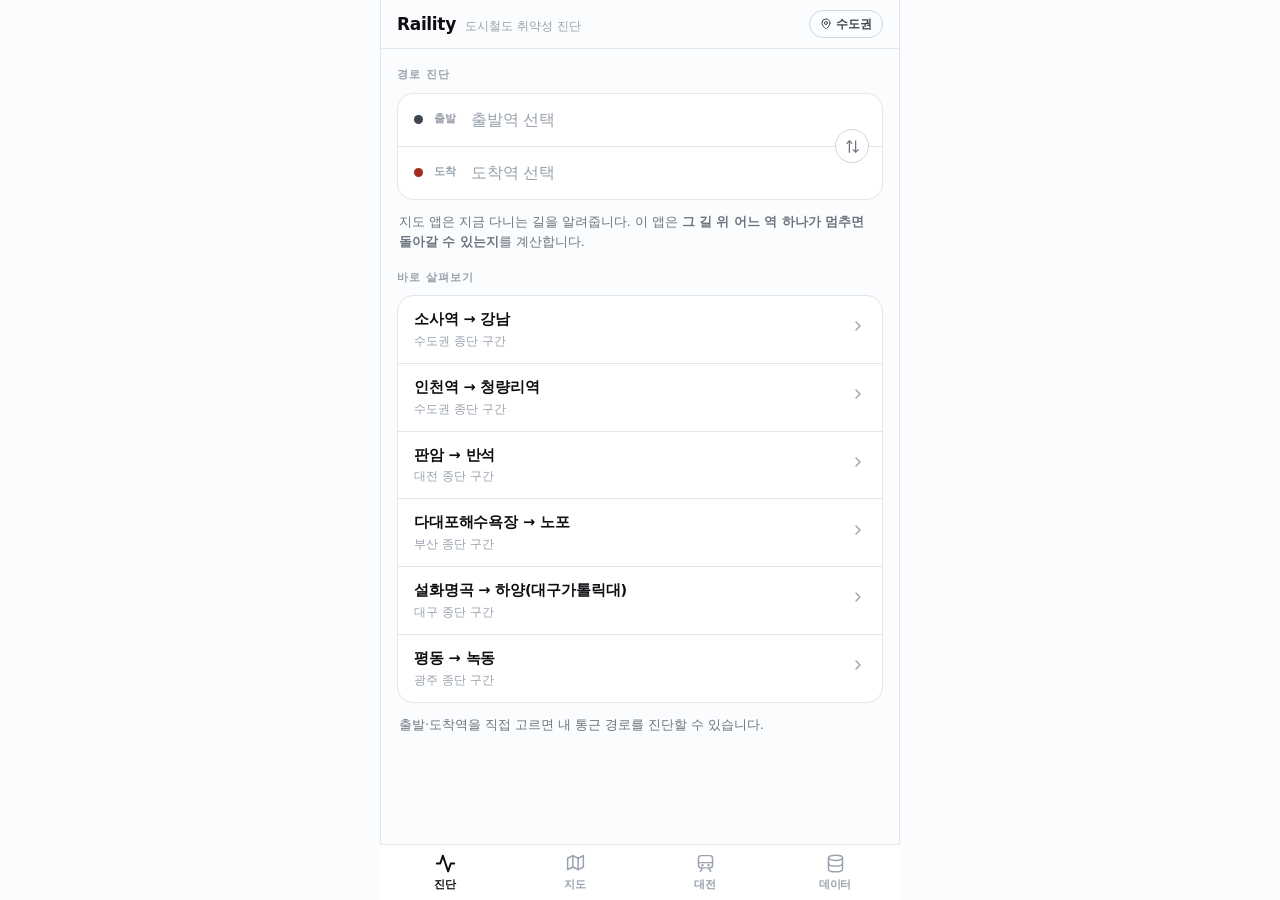
==== raility_app/index.html @ 823f3fa3 "Add Raility diagnosis app and GitHub Pages deployment 경로 위 역을 하나씩 제거해 우회 가능 여부(SPOF)를 판정하는 진단 앱을 추가한" ====
<!doctype html>
<html lang="ko">
<head>
<meta charset="utf-8">
<meta name="viewport" content="width=device-width, initial-scale=1, viewport-fit=cover, maximum-scale=1">
<meta name="theme-color" content="#fbfcfd" media="(prefers-color-scheme: light)">
<meta name="theme-color" content="#0d1116" media="(prefers-color-scheme: dark)">
<meta name="description" content="국가철도공단 공공데이터로 내 통근 경로의 단일고장점을 진단합니다. 어느 역이 멈추면 우회할 수 없는지 알려주는 도시철도 취약성 진단 서비스.">
<meta name="apple-mobile-web-app-capable" content="yes">
<meta name="apple-mobile-web-app-status-bar-style" content="default">
<meta name="apple-mobile-web-app-title" content="Raility">
<link rel="manifest" href="manifest.webmanifest">
<link rel="apple-touch-icon" href="assets/icon-192.png">
<link rel="icon" href="assets/icon-192.png">
<link rel="stylesheet" href="assets/app.css">
<title>Raility · 도시철도 취약성 진단</title>
</head>
<body>

<header class="appbar">
  <h1>Raility</h1>
  <span class="sub">도시철도 취약성 진단</span>
  <span class="spacer"></span>
  <button class="region-btn" id="regionBtn" aria-label="검색 기준 권역 변경">
    <svg width="12" height="12" viewBox="0 0 24 24" fill="none" stroke="currentColor" stroke-width="2" stroke-linecap="round" stroke-linejoin="round">
      <path d="M20 10c0 6-8 12-8 12s-8-6-8-12a8 8 0 0 1 16 0Z"/><circle cx="12" cy="10" r="3"/>
    </svg>
    <span id="regionLabel">수도권</span>
  </button>
</header>

<!-- ── 진단 ─────────────────────────────────────────────── -->
<main class="view on" data-view="diagnose">
  <div class="eyebrow">경로 진단</div>

  <div class="od-wrap">
    <div class="od">
      <button class="od-row" id="odFromBtn">
        <span class="od-dot from"></span>
        <span class="od-label">출발</span>
        <span class="od-name empty" id="odFrom">출발역 선택</span>
      </button>
      <button class="od-row" id="odToBtn">
        <span class="od-dot to"></span>
        <span class="od-label">도착</span>
        <span class="od-name empty" id="odTo">도착역 선택</span>
      </button>
    </div>
    <button class="od-swap" id="odSwap" aria-label="출발역과 도착역 바꾸기">
      <svg width="15" height="15" viewBox="0 0 24 24" fill="none" stroke="currentColor" stroke-width="2" stroke-linecap="round" stroke-linejoin="round">
        <path d="M7 3v18"/><path d="m3 7 4-4 4 4"/><path d="M17 21V3"/><path d="m13 17 4 4 4-4"/>
      </svg>
    </button>
  </div>

  <p class="note" style="margin:12px 2px 0">
    지도 앱은 지금 다니는 길을 알려줍니다. 이 앱은 <b>그 길 위 어느 역 하나가 멈추면 돌아갈 수 있는지</b>를 계산합니다.
  </p>

  <div id="result"></div>
</main>

<!-- ── 지도 ─────────────────────────────────────────────── -->
<main class="view" data-view="map">
  <div class="eyebrow">취약구간 지도</div>
  <div class="segbar" id="mapRegions"></div>
  <p class="note" id="mapStat" style="margin:10px 2px 10px"></p>
  <div id="map"></div>
  <div class="map-legend">
    <span><i style="background:var(--risk-3)"></i>끊기면 망이 분리되는 구간·역</span>
    <span><i style="background:var(--surface);border:2px solid var(--ink-1)"></i>환승역</span>
    <span><i style="background:var(--ink-5)"></i>환승 연결</span>
  </div>
  <p class="note" style="margin:12px 2px 0">
    원의 크기는 일평균 승하차 규모입니다. 두 손가락으로 확대하거나 끌어서 이동할 수 있고, 역을 누르면 상세가 열립니다.
  </p>
</main>

<!-- ── 대전 ─────────────────────────────────────────────── -->
<main class="view" data-view="daejeon" id="viewDaejeon"></main>

<!-- ── 데이터 ───────────────────────────────────────────── -->
<main class="view" data-view="data" id="viewData"></main>

<!-- ── 하단 탭 ──────────────────────────────────────────── -->
<nav class="tabbar" role="tablist">
  <button class="tab" data-tab="diagnose" role="tab" aria-selected="true">
    <svg viewBox="0 0 24 24" fill="none" stroke="currentColor" stroke-linecap="round" stroke-linejoin="round">
      <path d="M22 12h-4l-3 9L9 3l-3 9H2"/>
    </svg>진단
  </button>
  <button class="tab" data-tab="map" role="tab" aria-selected="false">
    <svg viewBox="0 0 24 24" fill="none" stroke="currentColor" stroke-linecap="round" stroke-linejoin="round">
      <path d="m15 19-6-3-6 3V6l6-3 6 3 6-3v13l-6 3Z"/><path d="M9 3v13"/><path d="M15 6v13"/>
    </svg>지도
  </button>
  <button class="tab" data-tab="daejeon" role="tab" aria-selected="false">
    <svg viewBox="0 0 24 24" fill="none" stroke="currentColor" stroke-linecap="round" stroke-linejoin="round">
      <rect x="4" y="3" width="16" height="14" rx="3"/><path d="M4 11h16"/>
      <path d="m6 21 2-3"/><path d="m18 21-2-3"/><circle cx="8.5" cy="14" r=".6" fill="currentColor"/><circle cx="15.5" cy="14" r=".6" fill="currentColor"/>
    </svg>대전
  </button>
  <button class="tab" data-tab="data" role="tab" aria-selected="false">
    <svg viewBox="0 0 24 24" fill="none" stroke="currentColor" stroke-linecap="round" stroke-linejoin="round">
      <ellipse cx="12" cy="5.5" rx="8" ry="3"/><path d="M4 5.5v13c0 1.7 3.6 3 8 3s8-1.3 8-3v-13"/><path d="M4 12c0 1.7 3.6 3 8 3s8-1.3 8-3"/>
    </svg>데이터
  </button>
</nav>

<!-- ── 검색 시트 ────────────────────────────────────────── -->
<div class="sheet" id="sheet" role="dialog" aria-modal="true">
  <div class="sheet-scrim" id="sheetScrim"></div>
  <div class="sheet-panel">
    <div class="sheet-grip"></div>
    <div class="sheet-head">
      <h3 id="sheetTitle">역 선택</h3>
      <button id="sheetClose">닫기</button>
    </div>
    <div class="search" id="searchWrap">
      <svg width="16" height="16" viewBox="0 0 24 24" fill="none" stroke="var(--ink-4)" stroke-width="2" stroke-linecap="round">
        <circle cx="11" cy="11" r="7"/><path d="m20 20-3.5-3.5"/>
      </svg>
      <input id="searchInput" type="search" placeholder="역 이름 검색" autocomplete="off" enterkeyhint="search">
    </div>
    <div class="sheet-list" id="sheetList"></div>
  </div>
</div>

<script src="assets/data.js"></script>
<script src="assets/graph.js"></script>
<script src="assets/app.js"></script>
</body>
</html>
---- raility_app/assets/app.css ----
/* Raility — 도시철도 단일고장점 진단
   설계 메모: 채도는 노선 고유색과 위험 단계에만 허용한다.
   나머지는 전부 무채색 잉크 스케일로 눌러서 데이터가 먼저 읽히게 한다. */

:root {
  --ink-0:#0c0e11; --ink-1:#1b1f26; --ink-2:#3d454f; --ink-3:#6b7480;
  --ink-4:#98a1ac; --ink-5:#c9cfd6; --ink-6:#e4e8ec; --ink-7:#f1f4f6; --ink-8:#fff;
  --line:#e2e6ea; --line-strong:#cfd5db;
  --bg:#fbfcfd; --surface:#fff; --surface-2:#f6f8f9;

  --risk-0:#5b6572;  /* 안전 */
  --risk-1:#8a7a3e;  /* 주의 */
  --risk-2:#b4681d;  /* 경계 */
  --risk-3:#a32b1f;  /* 위험 */
  --risk-3-bg:#fdf0ee; --risk-2-bg:#fdf5ec; --risk-1-bg:#faf8ee;

  --tab-h:56px;
  --pad:16px;
  --r-s:8px; --r-m:12px; --r-l:16px;
  --shadow-sheet:0 -1px 0 var(--line), 0 -18px 48px rgba(12,14,17,.16);
  --font:"Pretendard Variable",Pretendard,-apple-system,BlinkMacSystemFont,
         "Apple SD Gothic Neo","Malgun Gothic","맑은 고딕",system-ui,sans-serif;
}

@media (prefers-color-scheme: dark) {
  :root {
    --ink-0:#f2f5f7; --ink-1:#e2e7ec; --ink-2:#b9c1cb; --ink-3:#8b95a1;
    --ink-4:#69737f; --ink-5:#404853; --ink-6:#2a313a; --ink-7:#1d232b; --ink-8:#12161c;
    --line:#252c35; --line-strong:#333b45;
    --bg:#0d1116; --surface:#141920; --surface-2:#1a2029;
    --risk-0:#9aa4b0; --risk-1:#d0bc6a; --risk-2:#e0954a; --risk-3:#e9705c;
    --risk-3-bg:#2a1a19; --risk-2-bg:#271f16; --risk-1-bg:#232116;
    --shadow-sheet:0 -1px 0 var(--line), 0 -18px 48px rgba(0,0,0,.5);
  }
}

*,*::before,*::after { box-sizing:border-box; }
html,body { margin:0; padding:0; }
html { -webkit-text-size-adjust:100%; }
body {
  font-family:var(--font);
  background:var(--bg); color:var(--ink-1);
  font-size:15px; line-height:1.5;
  -webkit-font-smoothing:antialiased;
  overscroll-behavior-y:none;
  padding-bottom:calc(var(--tab-h) + env(safe-area-inset-bottom));
}
button,input,select { font:inherit; color:inherit; }
button { background:none; border:0; padding:0; cursor:pointer; -webkit-tap-highlight-color:transparent; }
.num { font-variant-numeric:tabular-nums; font-feature-settings:"tnum" 1; }
.sr { position:absolute; width:1px; height:1px; overflow:hidden; clip:rect(0 0 0 0); }

/* ── 앱바 ─────────────────────────────────────────── */
.appbar {
  position:sticky; top:0; z-index:40;
  background:color-mix(in srgb, var(--bg) 88%, transparent);
  backdrop-filter:saturate(1.6) blur(12px);
  border-bottom:1px solid var(--line);
  padding:calc(env(safe-area-inset-top) + 10px) var(--pad) 10px;
  display:flex; align-items:baseline; gap:9px;
}
.appbar h1 { margin:0; font-size:17px; font-weight:700; letter-spacing:-.02em; color:var(--ink-0); }
.appbar .sub { font-size:11.5px; color:var(--ink-4); letter-spacing:.01em; }
.appbar .spacer { flex:1; }
.appbar .region-btn {
  font-size:12px; font-weight:600; color:var(--ink-2);
  border:1px solid var(--line-strong); border-radius:999px;
  padding:4px 10px; display:flex; align-items:center; gap:4px;
}

/* ── 뷰 ───────────────────────────────────────────── */
.view { display:none; padding:0 var(--pad) 28px; }
.view.on { display:block; animation:fade .18s ease-out; }
@keyframes fade { from { opacity:0; transform:translateY(3px); } to { opacity:1; transform:none; } }

.eyebrow {
  font-size:11px; font-weight:700; letter-spacing:.09em;
  color:var(--ink-4); text-transform:uppercase;
  margin:26px 0 9px;
}
.eyebrow:first-child { margin-top:18px; }
.note { font-size:12.5px; color:var(--ink-3); line-height:1.6; }

/* ── 출도착 선택 ──────────────────────────────────── */
.od { border:1px solid var(--line); border-radius:var(--r-l); background:var(--surface); overflow:hidden; }
.od-row { display:flex; align-items:center; gap:11px; padding:14px var(--pad); width:100%; text-align:left; }
.od-row + .od-row { border-top:1px solid var(--line); }
.od-dot { width:9px; height:9px; border-radius:50%; flex:none; }
.od-dot.from { background:var(--ink-2); }
.od-dot.to { background:var(--risk-3); }
.od-label { font-size:11px; color:var(--ink-4); font-weight:600; width:26px; flex:none; }
.od-name { font-size:16px; font-weight:600; color:var(--ink-0); letter-spacing:-.01em; flex:1;
           white-space:nowrap; overflow:hidden; text-overflow:ellipsis; }
.od-name.empty { color:var(--ink-4); font-weight:500; }
.od-name small { font-size:12px; font-weight:500; color:var(--ink-4); margin-left:6px; }
.od-swap {
  position:absolute; right:14px; top:50%; transform:translateY(-50%);
  width:34px; height:34px; border-radius:50%; border:1px solid var(--line-strong);
  background:var(--surface); display:grid; place-items:center; color:var(--ink-3);
}
.od-wrap { position:relative; }

.cta {
  width:100%; margin-top:12px; padding:15px;
  background:var(--ink-0); color:var(--bg);
  border-radius:var(--r-m); font-weight:700; font-size:15px; letter-spacing:-.01em;
}
.cta:disabled { background:var(--ink-6); color:var(--ink-4); }

/* ── 진단 결과 ────────────────────────────────────── */
.verdict { border:1px solid var(--line); border-radius:var(--r-l); background:var(--surface); padding:18px var(--pad); }
.verdict-top { display:flex; align-items:flex-start; gap:14px; }
.grade {
  width:56px; height:56px; border-radius:14px; flex:none;
  display:grid; place-items:center; font-size:26px; font-weight:800; letter-spacing:-.03em;
  color:#fff;
}
.grade[data-g="A"] { background:var(--risk-0); }
.grade[data-g="B"] { background:var(--risk-1); }
.grade[data-g="C"] { background:var(--risk-2); }
.grade[data-g="D"],.grade[data-g="E"] { background:var(--risk-3); }
.verdict-head { flex:1; min-width:0; }
.verdict-head h2 { margin:1px 0 4px; font-size:17px; font-weight:700; letter-spacing:-.02em; color:var(--ink-0); }
.verdict-head p { margin:0; font-size:13px; color:var(--ink-3); line-height:1.55; }

.metrics { display:grid; grid-template-columns:repeat(3,1fr); margin-top:16px; border-top:1px solid var(--line); }
.metric { padding:13px 0 0; text-align:left; }
.metric + .metric { border-left:1px solid var(--line); padding-left:14px; }
.metric dt { font-size:11px; color:var(--ink-4); font-weight:600; margin-bottom:3px; }
.metric dd { margin:0; font-size:19px; font-weight:700; color:var(--ink-0); letter-spacing:-.02em; }
.metric dd i { font-style:normal; font-size:12px; font-weight:600; color:var(--ink-3); margin-left:2px; }

/* ── 경로 스트립 ──────────────────────────────────── */
.strip { margin-top:8px; }
.stop { display:flex; gap:12px; align-items:stretch; }
.stop-rail { width:22px; flex:none; position:relative; display:flex; justify-content:center; }
.stop-rail .bar { width:4px; border-radius:2px; background:var(--ink-5); }
.stop-rail .pt {
  position:absolute; top:14px; width:9px; height:9px; border-radius:50%;
  background:var(--surface); border:2.5px solid var(--ink-4);
}
.stop.spof .stop-rail .pt { border-color:var(--risk-3); background:var(--risk-3); width:11px; height:11px; top:13px; }
.stop.terminal .stop-rail .pt { border-color:var(--ink-0); width:11px; height:11px; top:13px; }
.stop-body { flex:1; min-width:0; padding:9px 0 9px; border-bottom:1px solid var(--line); }
.stop:last-child .stop-body { border-bottom:0; }
.stop-name { font-size:14.5px; font-weight:600; color:var(--ink-1); letter-spacing:-.01em; }
.stop-name .ln { font-size:11.5px; font-weight:600; margin-left:7px; }
.stop-meta { font-size:12px; color:var(--ink-4); margin-top:2px; }
.stop.spof .stop-name { color:var(--ink-0); }
.spof-tag {
  display:inline-flex; align-items:center; gap:4px; margin-top:6px;
  font-size:11.5px; font-weight:700; color:var(--risk-3);
  background:var(--risk-3-bg); border-radius:6px; padding:3px 7px;
}
.detour-tag {
  display:inline-flex; align-items:center; gap:4px; margin-top:6px;
  font-size:11.5px; font-weight:600; color:var(--risk-2);
  background:var(--risk-2-bg); border-radius:6px; padding:3px 7px;
}
.xfer-note {
  font-size:11.5px; font-weight:600; color:var(--ink-3);
  background:var(--surface-2); border-radius:6px; padding:3px 7px;
  display:inline-flex; margin-top:6px;
}

/* ── 리스트/행 ────────────────────────────────────── */
.rows { border:1px solid var(--line); border-radius:var(--r-l); background:var(--surface); overflow:hidden; }
.row { display:flex; align-items:center; gap:12px; padding:13px var(--pad); width:100%; text-align:left; }
.row + .row { border-top:1px solid var(--line); }
.row-rank { font-size:12px; font-weight:700; color:var(--ink-4); width:18px; flex:none; }
.row-main { flex:1; min-width:0; }
.row-name { font-size:14.5px; font-weight:600; color:var(--ink-0); letter-spacing:-.01em;
            white-space:nowrap; overflow:hidden; text-overflow:ellipsis; }
.row-sub { font-size:12px; color:var(--ink-4); margin-top:1px; }
.row-val { font-size:14px; font-weight:700; color:var(--ink-1); flex:none; text-align:right; }
.row-val small { display:block; font-size:11px; font-weight:600; color:var(--ink-4); margin-top:1px; }

.chip { display:inline-block; font-size:11px; font-weight:700; padding:2px 7px; border-radius:5px; color:#fff; }

/* ── 게이지 ───────────────────────────────────────── */
.gauge { height:5px; border-radius:3px; background:var(--ink-6); overflow:hidden; margin-top:7px; }
.gauge > i { display:block; height:100%; border-radius:3px; background:var(--ink-3); }

/* ── 지도 ─────────────────────────────────────────── */
#map { height:calc(100dvh - var(--tab-h) - 232px); min-height:320px; max-height:620px; border-radius:var(--r-l);
       border:1px solid var(--line); overflow:hidden; background:var(--surface-2); }
.map-legend {
  display:flex; flex-wrap:wrap; gap:12px; padding:11px var(--pad);
  border:1px solid var(--line); border-top:0;
  border-radius:0 0 var(--r-l) var(--r-l); background:var(--surface);
  font-size:11.5px; color:var(--ink-3); margin-top:-1px;
}
.map-legend span { display:flex; align-items:center; gap:5px; }
.map-legend i { width:9px; height:9px; border-radius:50%; display:block; }
.seg-tip { font-size:12px; }
.seg-tip b { display:block; font-size:13px; color:#111; margin-bottom:2px; }

/* ── 필터 ─────────────────────────────────────────── */
.segbar { display:flex; gap:6px; overflow-x:auto; padding:2px 0 2px; scrollbar-width:none; }
.segbar::-webkit-scrollbar { display:none; }
.seg-btn {
  flex:none; font-size:12.5px; font-weight:600; color:var(--ink-3);
  border:1px solid var(--line-strong); border-radius:999px; padding:6px 12px; white-space:nowrap;
}
.seg-btn[aria-pressed="true"] { background:var(--ink-0); color:var(--bg); border-color:var(--ink-0); }

/* ── 하단 탭 ──────────────────────────────────────── */
.tabbar {
  position:fixed; left:0; right:0; bottom:0; z-index:50;
  height:calc(var(--tab-h) + env(safe-area-inset-bottom));
  padding-bottom:env(safe-area-inset-bottom);
  background:color-mix(in srgb, var(--surface) 92%, transparent);
  backdrop-filter:saturate(1.6) blur(14px);
  border-top:1px solid var(--line);
  display:grid; grid-template-columns:repeat(4,1fr);
}
.tab { display:flex; flex-direction:column; align-items:center; justify-content:center; gap:3px;
       color:var(--ink-4); font-size:10.5px; font-weight:600; letter-spacing:-.01em; }
.tab svg { width:21px; height:21px; stroke-width:1.7; }
.tab[aria-selected="true"] { color:var(--ink-0); }
.tab[aria-selected="true"] svg { stroke-width:2.2; }

/* ── 검색 시트 ────────────────────────────────────── */
.sheet { position:fixed; inset:0; z-index:60; display:none; }
.sheet.on { display:block; }
.sheet-scrim { position:absolute; inset:0; background:rgba(12,14,17,.34); animation:fade .16s; }
.sheet-panel {
  position:absolute; left:0; right:0; bottom:0; max-height:88vh;
  background:var(--surface); border-radius:18px 18px 0 0; box-shadow:var(--shadow-sheet);
  display:flex; flex-direction:column;
  padding-bottom:env(safe-area-inset-bottom);
  animation:rise .24s cubic-bezier(.22,.68,.28,1);
}
@keyframes rise { from { transform:translateY(14%); } to { transform:none; } }
.sheet-grip { width:36px; height:4px; border-radius:2px; background:var(--line-strong); margin:9px auto 4px; }
.sheet-head { padding:6px var(--pad) 10px; display:flex; align-items:center; gap:10px; }
.sheet-head h3 { margin:0; font-size:15px; font-weight:700; color:var(--ink-0); flex:1; }
.sheet-head button { font-size:13px; font-weight:600; color:var(--ink-3); }
.search {
  margin:0 var(--pad) 10px; display:flex; align-items:center; gap:9px;
  background:var(--surface-2); border:1px solid var(--line); border-radius:11px; padding:11px 13px;
}
.search input { flex:1; border:0; background:none; outline:none; font-size:16px; color:var(--ink-0); }
.search input::placeholder { color:var(--ink-4); }
.sheet-list { overflow-y:auto; -webkit-overflow-scrolling:touch; padding-bottom:8px; }
.sheet-list .row:first-child { border-top:1px solid var(--line); }
.empty-hint { padding:36px var(--pad); text-align:center; color:var(--ink-4); font-size:13.5px; }

/* ── 역 상세 ──────────────────────────────────────── */
.detail-hero { padding:2px var(--pad) 16px; }
.detail-hero h2 { margin:0 0 5px; font-size:24px; font-weight:800; letter-spacing:-.03em; color:var(--ink-0); }
.detail-hero .meta { font-size:13px; color:var(--ink-3); }
.kv { display:grid; grid-template-columns:auto 1fr; gap:9px 16px; padding:14px var(--pad);
      border-top:1px solid var(--line); font-size:13.5px; }
.kv dt { color:var(--ink-4); font-weight:600; }
.kv dd { margin:0; color:var(--ink-1); text-align:right; font-weight:600; }

/* ── 대전 ─────────────────────────────────────────── */
.stat-lead { border:1px solid var(--line); border-radius:var(--r-l); background:var(--surface); padding:20px var(--pad); }
.stat-lead .big { font-size:44px; font-weight:800; letter-spacing:-.045em; color:var(--ink-0); line-height:1; }
.stat-lead .big i { font-style:normal; font-size:19px; font-weight:700; color:var(--ink-3); margin-left:3px; }
.stat-lead .cap { font-size:13px; color:var(--ink-3); margin-top:9px; line-height:1.6; }
.callout {
  border-left:3px solid var(--risk-3); background:var(--risk-3-bg);
  border-radius:0 var(--r-s) var(--r-s) 0; padding:13px 14px; font-size:13px; color:var(--ink-1); line-height:1.6;
}
.callout b { color:var(--ink-0); }

/* ── 데이터 ───────────────────────────────────────── */
.src { border:1px solid var(--line); border-radius:var(--r-l); background:var(--surface); overflow:hidden; }
.src-item { padding:13px var(--pad); }
.src-item + .src-item { border-top:1px solid var(--line); }
.src-item .t { font-size:14px; font-weight:600; color:var(--ink-0); }
.src-item .d { font-size:12px; color:var(--ink-4); margin-top:2px; }

.toast {
  position:fixed; left:50%; bottom:calc(var(--tab-h) + env(safe-area-inset-bottom) + 16px);
  transform:translateX(-50%); z-index:70;
  background:var(--ink-0); color:var(--bg); font-size:13px; font-weight:600;
  padding:10px 16px; border-radius:999px; opacity:0; pointer-events:none; transition:opacity .2s;
}
.toast.on { opacity:1; }

@media (prefers-reduced-motion: reduce) {
  .view.on, .sheet-panel, .sheet-scrim { animation: none; }
  .toast { transition: none; }
}

@media (min-width:640px) {
  body { max-width:520px; margin:0 auto; border-left:1px solid var(--line); border-right:1px solid var(--line); min-height:100vh; }
  .tabbar { max-width:520px; left:50%; transform:translateX(-50%); }
}
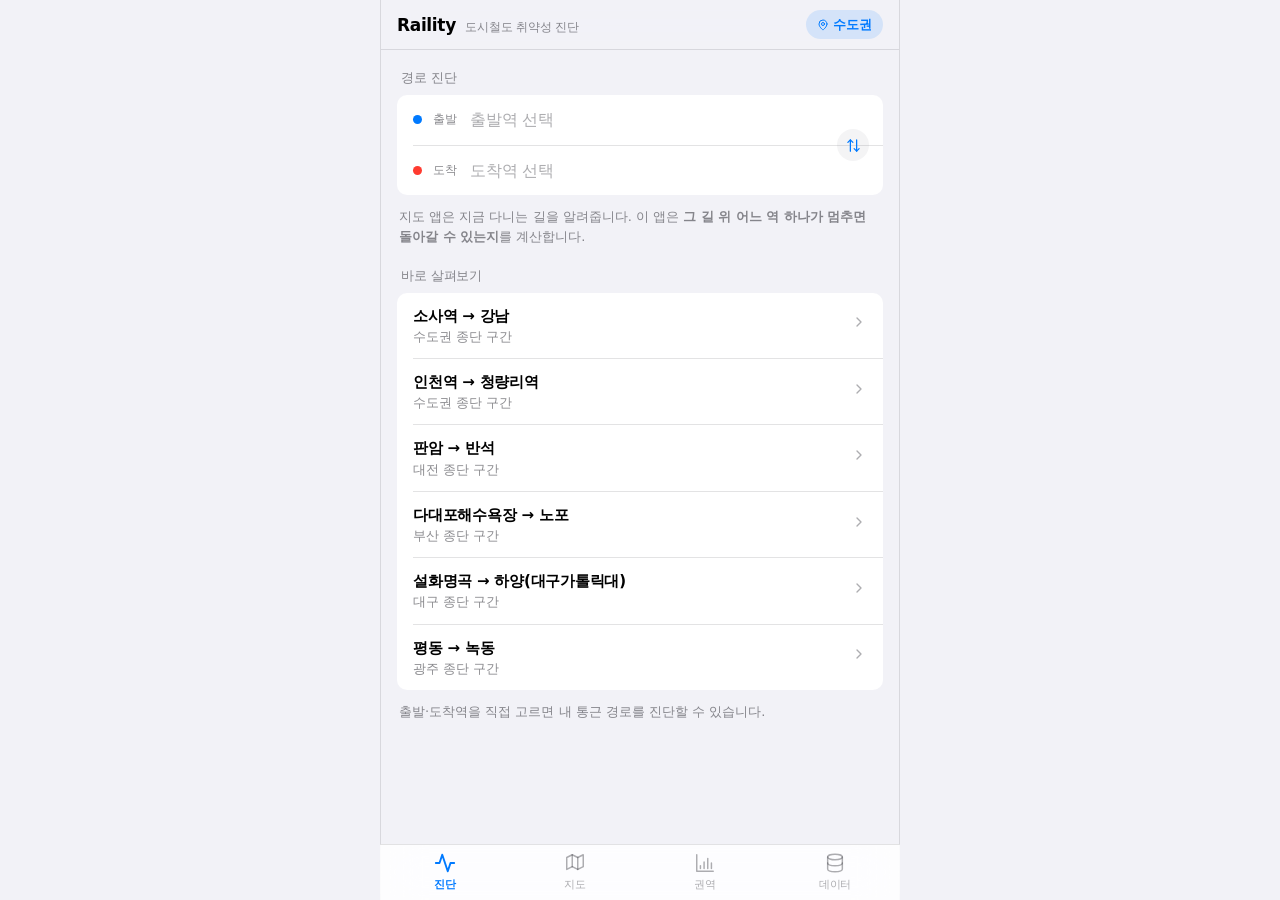
==== commit 78f58847: "Apply technical review: SW strategy, practical-disconnection grades, region panel 외부 기술 진단서("Raility" ====
--- a/raility_app/index.html
+++ b/raility_app/index.html
@@ -96,9 +96,8 @@
   </button>
   <button class="tab" data-tab="daejeon" role="tab" aria-selected="false">
     <svg viewBox="0 0 24 24" fill="none" stroke="currentColor" stroke-linecap="round" stroke-linejoin="round">
-      <rect x="4" y="3" width="16" height="14" rx="3"/><path d="M4 11h16"/>
-      <path d="m6 21 2-3"/><path d="m18 21-2-3"/><circle cx="8.5" cy="14" r=".6" fill="currentColor"/><circle cx="15.5" cy="14" r=".6" fill="currentColor"/>
-    </svg>대전
+      <path d="M3 3v18h18"/><path d="M7 15v3"/><path d="M11 11v7"/><path d="M15 7v11"/><path d="M19 12v6"/>
+    </svg>권역
   </button>
   <button class="tab" data-tab="data" role="tab" aria-selected="false">
     <svg viewBox="0 0 24 24" fill="none" stroke="currentColor" stroke-linecap="round" stroke-linejoin="round">
--- a/raility_app/assets/app.css
+++ b/raility_app/assets/app.css
@@ -1,36 +1,46 @@
 /* Raility — 도시철도 단일고장점 진단
-   설계 메모: 채도는 노선 고유색과 위험 단계에만 허용한다.
-   나머지는 전부 무채색 잉크 스케일로 눌러서 데이터가 먼저 읽히게 한다. */
+   디자인: Apple iOS UI Kit (figma.com/community/file/1247769024068708989) 문법을 따른다.
+   - 배경은 systemGroupedBackground, 콘텐츠는 흰 인셋 카드(10pt 라운드)
+   - 구분선은 왼쪽 인셋, 강조는 시스템 틴트(블루) 하나만
+   - 위험 단계는 iOS 시스템 팔레트(green/yellow/orange/red)로 표현 */
 
 :root {
-  --ink-0:#0c0e11; --ink-1:#1b1f26; --ink-2:#3d454f; --ink-3:#6b7480;
-  --ink-4:#98a1ac; --ink-5:#c9cfd6; --ink-6:#e4e8ec; --ink-7:#f1f4f6; --ink-8:#fff;
-  --line:#e2e6ea; --line-strong:#cfd5db;
-  --bg:#fbfcfd; --surface:#fff; --surface-2:#f6f8f9;
-
-  --risk-0:#5b6572;  /* 안전 */
-  --risk-1:#8a7a3e;  /* 주의 */
-  --risk-2:#b4681d;  /* 경계 */
-  --risk-3:#a32b1f;  /* 위험 */
-  --risk-3-bg:#fdf0ee; --risk-2-bg:#fdf5ec; --risk-1-bg:#faf8ee;
+  /* iOS Label 스케일 */
+  --ink-0:#000; --ink-1:rgba(0,0,0,.92); --ink-2:rgba(60,60,67,.78);
+  --ink-3:rgba(60,60,67,.6); --ink-4:rgba(60,60,67,.42); --ink-5:rgba(60,60,67,.24);
+  --ink-6:rgba(120,120,128,.16); --ink-7:rgba(120,120,128,.10); --ink-8:#fff;
+  --line:rgba(60,60,67,.14); --line-strong:rgba(60,60,67,.24);
+  /* iOS systemGroupedBackground */
+  --bg:#f2f2f7; --surface:#fff; --surface-2:rgba(120,120,128,.08);
+  --tint:#007aff;            /* systemBlue */
+  --tint-bg:rgba(0,122,255,.12);
+
+  --risk-0:#34c759;          /* systemGreen  — 안전 */
+  --risk-1:#d6a900;          /* systemYellow(명도 보정) — 주의 */
+  --risk-2:#ff9500;          /* systemOrange — 경계 */
+  --risk-3:#ff3b30;          /* systemRed    — 위험 */
+  --risk-3-bg:rgba(255,59,48,.12); --risk-2-bg:rgba(255,149,0,.13); --risk-1-bg:rgba(255,204,0,.16);
 
   --tab-h:56px;
   --pad:16px;
-  --r-s:8px; --r-m:12px; --r-l:16px;
-  --shadow-sheet:0 -1px 0 var(--line), 0 -18px 48px rgba(12,14,17,.16);
+  --r-s:8px; --r-m:10px; --r-l:10px;   /* iOS 인셋 그룹 카드 10pt */
+  --shadow-sheet:0 -1px 0 var(--line), 0 -18px 48px rgba(0,0,0,.18);
   --font:"Pretendard Variable",Pretendard,-apple-system,BlinkMacSystemFont,
          "Apple SD Gothic Neo","Malgun Gothic","맑은 고딕",system-ui,sans-serif;
 }
 
 @media (prefers-color-scheme: dark) {
   :root {
-    --ink-0:#f2f5f7; --ink-1:#e2e7ec; --ink-2:#b9c1cb; --ink-3:#8b95a1;
-    --ink-4:#69737f; --ink-5:#404853; --ink-6:#2a313a; --ink-7:#1d232b; --ink-8:#12161c;
-    --line:#252c35; --line-strong:#333b45;
-    --bg:#0d1116; --surface:#141920; --surface-2:#1a2029;
-    --risk-0:#9aa4b0; --risk-1:#d0bc6a; --risk-2:#e0954a; --risk-3:#e9705c;
-    --risk-3-bg:#2a1a19; --risk-2-bg:#271f16; --risk-1-bg:#232116;
-    --shadow-sheet:0 -1px 0 var(--line), 0 -18px 48px rgba(0,0,0,.5);
+    --ink-0:#fff; --ink-1:rgba(255,255,255,.92); --ink-2:rgba(235,235,245,.72);
+    --ink-3:rgba(235,235,245,.6); --ink-4:rgba(235,235,245,.38); --ink-5:rgba(235,235,245,.22);
+    --ink-6:rgba(120,120,128,.32); --ink-7:rgba(120,120,128,.2); --ink-8:#000;
+    --line:rgba(84,84,88,.5); --line-strong:rgba(84,84,88,.72);
+    --bg:#000; --surface:#1c1c1e; --surface-2:rgba(120,120,128,.18);
+    --tint:#0a84ff;
+    --tint-bg:rgba(10,132,255,.2);
+    --risk-0:#30d158; --risk-1:#e5c33b; --risk-2:#ff9f0a; --risk-3:#ff453a;
+    --risk-3-bg:rgba(255,69,58,.2); --risk-2-bg:rgba(255,159,10,.18); --risk-1-bg:rgba(255,214,10,.16);
+    --shadow-sheet:0 -1px 0 var(--line), 0 -18px 48px rgba(0,0,0,.6);
   }
 }
 
@@ -40,7 +50,7 @@
 body {
   font-family:var(--font);
   background:var(--bg); color:var(--ink-1);
-  font-size:15px; line-height:1.5;
+  font-size:15px; line-height:1.47;      /* iOS body 17/22 비율 */
   -webkit-font-smoothing:antialiased;
   overscroll-behavior-y:none;
   padding-bottom:calc(var(--tab-h) + env(safe-area-inset-bottom));
@@ -50,22 +60,22 @@
 .num { font-variant-numeric:tabular-nums; font-feature-settings:"tnum" 1; }
 .sr { position:absolute; width:1px; height:1px; overflow:hidden; clip:rect(0 0 0 0); }
 
-/* ── 앱바 ─────────────────────────────────────────── */
+/* ── 앱바 (iOS 네비게이션 바) ─────────────────────── */
 .appbar {
   position:sticky; top:0; z-index:40;
-  background:color-mix(in srgb, var(--bg) 88%, transparent);
-  backdrop-filter:saturate(1.6) blur(12px);
-  border-bottom:1px solid var(--line);
+  background:color-mix(in srgb, var(--bg) 82%, transparent);
+  backdrop-filter:saturate(1.8) blur(20px);
+  border-bottom:.5px solid var(--line);
   padding:calc(env(safe-area-inset-top) + 10px) var(--pad) 10px;
   display:flex; align-items:baseline; gap:9px;
 }
-.appbar h1 { margin:0; font-size:17px; font-weight:700; letter-spacing:-.02em; color:var(--ink-0); }
-.appbar .sub { font-size:11.5px; color:var(--ink-4); letter-spacing:.01em; }
+.appbar h1 { margin:0; font-size:17px; font-weight:600; letter-spacing:-.02em; color:var(--ink-0); }
+.appbar .sub { font-size:12px; color:var(--ink-3); letter-spacing:-.01em; }
 .appbar .spacer { flex:1; }
 .appbar .region-btn {
-  font-size:12px; font-weight:600; color:var(--ink-2);
-  border:1px solid var(--line-strong); border-radius:999px;
-  padding:4px 10px; display:flex; align-items:center; gap:4px;
+  font-size:13px; font-weight:600; color:var(--tint);
+  background:var(--tint-bg); border:0; border-radius:999px;
+  padding:5px 11px; display:flex; align-items:center; gap:4px;
 }
 
 /* ── 뷰 ───────────────────────────────────────────── */
@@ -73,46 +83,50 @@
 .view.on { display:block; animation:fade .18s ease-out; }
 @keyframes fade { from { opacity:0; transform:translateY(3px); } to { opacity:1; transform:none; } }
 
+/* iOS 그룹 리스트의 섹션 헤더 */
 .eyebrow {
-  font-size:11px; font-weight:700; letter-spacing:.09em;
-  color:var(--ink-4); text-transform:uppercase;
-  margin:26px 0 9px;
+  font-size:13px; font-weight:400; letter-spacing:-.01em;
+  color:var(--ink-3); text-transform:uppercase;
+  margin:26px 4px 8px;
 }
 .eyebrow:first-child { margin-top:18px; }
-.note { font-size:12.5px; color:var(--ink-3); line-height:1.6; }
-
-/* ── 출도착 선택 ──────────────────────────────────── */
-.od { border:1px solid var(--line); border-radius:var(--r-l); background:var(--surface); overflow:hidden; }
-.od-row { display:flex; align-items:center; gap:11px; padding:14px var(--pad); width:100%; text-align:left; }
-.od-row + .od-row { border-top:1px solid var(--line); }
+.note { font-size:13px; color:var(--ink-3); line-height:1.55; }
+
+/* ── 출도착 선택 (인셋 그룹 카드) ─────────────────── */
+.od { border:0; border-radius:var(--r-l); background:var(--surface); overflow:hidden; }
+.od-row { display:flex; align-items:center; gap:11px; padding:13px var(--pad); width:100%; text-align:left; min-height:44px; }
+.od-row + .od-row { border-top:.5px solid var(--line); margin-left:var(--pad); width:calc(100% - var(--pad)); padding-left:0; }
+.od-row + .od-row .od-dot { margin-left:0; }
 .od-dot { width:9px; height:9px; border-radius:50%; flex:none; }
-.od-dot.from { background:var(--ink-2); }
+.od-dot.from { background:var(--tint); }
 .od-dot.to { background:var(--risk-3); }
-.od-label { font-size:11px; color:var(--ink-4); font-weight:600; width:26px; flex:none; }
-.od-name { font-size:16px; font-weight:600; color:var(--ink-0); letter-spacing:-.01em; flex:1;
+.od-label { font-size:12px; color:var(--ink-3); font-weight:500; width:26px; flex:none; }
+.od-name { font-size:16px; font-weight:600; color:var(--ink-0); letter-spacing:-.015em; flex:1;
            white-space:nowrap; overflow:hidden; text-overflow:ellipsis; }
-.od-name.empty { color:var(--ink-4); font-weight:500; }
+.od-name.empty { color:var(--ink-4); font-weight:400; }
 .od-name small { font-size:12px; font-weight:500; color:var(--ink-4); margin-left:6px; }
 .od-swap {
   position:absolute; right:14px; top:50%; transform:translateY(-50%);
-  width:34px; height:34px; border-radius:50%; border:1px solid var(--line-strong);
-  background:var(--surface); display:grid; place-items:center; color:var(--ink-3);
+  width:32px; height:32px; border-radius:50%;
+  background:var(--surface-2); display:grid; place-items:center; color:var(--tint);
 }
 .od-wrap { position:relative; }
 
+/* iOS filled button */
 .cta {
-  width:100%; margin-top:12px; padding:15px;
-  background:var(--ink-0); color:var(--bg);
-  border-radius:var(--r-m); font-weight:700; font-size:15px; letter-spacing:-.01em;
-}
+  width:100%; margin-top:12px; padding:14px;
+  background:var(--tint); color:#fff;
+  border-radius:12px; font-weight:600; font-size:17px; letter-spacing:-.02em;
+}
+.cta:active { opacity:.8; }
 .cta:disabled { background:var(--ink-6); color:var(--ink-4); }
 
 /* ── 진단 결과 ────────────────────────────────────── */
-.verdict { border:1px solid var(--line); border-radius:var(--r-l); background:var(--surface); padding:18px var(--pad); }
+.verdict { border:0; border-radius:var(--r-l); background:var(--surface); padding:16px var(--pad); }
 .verdict-top { display:flex; align-items:flex-start; gap:14px; }
 .grade {
-  width:56px; height:56px; border-radius:14px; flex:none;
-  display:grid; place-items:center; font-size:26px; font-weight:800; letter-spacing:-.03em;
+  width:56px; height:56px; border-radius:13px; flex:none;
+  display:grid; place-items:center; font-size:27px; font-weight:700; letter-spacing:-.03em;
   color:#fff;
 }
 .grade[data-g="A"] { background:var(--risk-0); }
@@ -120,18 +134,39 @@
 .grade[data-g="C"] { background:var(--risk-2); }
 .grade[data-g="D"],.grade[data-g="E"] { background:var(--risk-3); }
 .verdict-head { flex:1; min-width:0; }
-.verdict-head h2 { margin:1px 0 4px; font-size:17px; font-weight:700; letter-spacing:-.02em; color:var(--ink-0); }
-.verdict-head p { margin:0; font-size:13px; color:var(--ink-3); line-height:1.55; }
-
-.metrics { display:grid; grid-template-columns:repeat(3,1fr); margin-top:16px; border-top:1px solid var(--line); }
-.metric { padding:13px 0 0; text-align:left; }
-.metric + .metric { border-left:1px solid var(--line); padding-left:14px; }
-.metric dt { font-size:11px; color:var(--ink-4); font-weight:600; margin-bottom:3px; }
-.metric dd { margin:0; font-size:19px; font-weight:700; color:var(--ink-0); letter-spacing:-.02em; }
-.metric dd i { font-style:normal; font-size:12px; font-weight:600; color:var(--ink-3); margin-left:2px; }
+.verdict-head h2 { margin:1px 0 4px; font-size:17px; font-weight:600; letter-spacing:-.02em; color:var(--ink-0); }
+.verdict-head p { margin:0; font-size:13px; color:var(--ink-3); line-height:1.5; }
+
+.metrics { display:grid; grid-template-columns:repeat(3,1fr); margin-top:15px; border-top:.5px solid var(--line); }
+.metric { padding:12px 0 0; text-align:left; }
+.metric + .metric { border-left:.5px solid var(--line); padding-left:14px; }
+.metric dt { font-size:12px; color:var(--ink-3); font-weight:400; margin-bottom:2px; }
+.metric dd { margin:0; font-size:20px; font-weight:600; color:var(--ink-0); letter-spacing:-.02em; }
+.metric dd i { font-style:normal; font-size:12px; font-weight:500; color:var(--ink-3); margin-left:2px; }
+
+/* ── 접근성(교통약자) 카드 ────────────────────────── */
+.acc-card { border-radius:var(--r-l); background:var(--surface); margin-top:10px; overflow:hidden; }
+.acc-row { display:flex; align-items:center; gap:10px; padding:11px var(--pad); min-height:44px; }
+.acc-row + .acc-row { border-top:.5px solid var(--line); margin-left:var(--pad); padding-left:0; }
+.acc-row .ic { width:28px; height:28px; border-radius:7px; flex:none; display:grid; place-items:center; color:#fff; }
+.acc-row .tx { flex:1; min-width:0; font-size:14.5px; font-weight:400; color:var(--ink-1); letter-spacing:-.01em; }
+.acc-row .ct { font-size:16px; font-weight:600; color:var(--ink-0); }
+.acc-row .ct small { font-size:12px; font-weight:500; color:var(--ink-3); margin-left:1px; }
+
+/* 접이식 헤더 (교통약자 요약) */
+.acc-fold-head { width:100%; text-align:left; }
+.acc-fold-head .chev { color:var(--ink-4); display:grid; transition:transform .18s; }
+.acc-card.open .acc-fold-head .chev { transform:rotate(90deg); }
+.acc-fold-body { display:none; }
+.acc-card.open .acc-fold-body { display:block; }
+.acc-fold-body .acc-row { border-top:.5px solid var(--line); margin-left:var(--pad); padding-left:0; }
+
+/* 스트립 이름 옆 상태 아이콘 */
+.stop-ico { display:inline-flex; vertical-align:-1px; margin-left:6px; }
+.stop-ico svg { width:12px; height:12px; }
 
 /* ── 경로 스트립 ──────────────────────────────────── */
-.strip { margin-top:8px; }
+.strip { margin-top:8px; border-radius:var(--r-l); background:var(--surface); padding:2px var(--pad); }
 .stop { display:flex; gap:12px; align-items:stretch; }
 .stop-rail { width:22px; flex:none; position:relative; display:flex; justify-content:center; }
 .stop-rail .bar { width:4px; border-radius:2px; background:var(--ink-5); }
@@ -141,15 +176,15 @@
 }
 .stop.spof .stop-rail .pt { border-color:var(--risk-3); background:var(--risk-3); width:11px; height:11px; top:13px; }
 .stop.terminal .stop-rail .pt { border-color:var(--ink-0); width:11px; height:11px; top:13px; }
-.stop-body { flex:1; min-width:0; padding:9px 0 9px; border-bottom:1px solid var(--line); }
+.stop-body { flex:1; min-width:0; padding:9px 0 9px; border-bottom:.5px solid var(--line); }
 .stop:last-child .stop-body { border-bottom:0; }
-.stop-name { font-size:14.5px; font-weight:600; color:var(--ink-1); letter-spacing:-.01em; }
+.stop-name { font-size:15px; font-weight:600; color:var(--ink-1); letter-spacing:-.015em; }
 .stop-name .ln { font-size:11.5px; font-weight:600; margin-left:7px; }
 .stop-meta { font-size:12px; color:var(--ink-4); margin-top:2px; }
 .stop.spof .stop-name { color:var(--ink-0); }
 .spof-tag {
-  display:inline-flex; align-items:center; gap:4px; margin-top:6px;
-  font-size:11.5px; font-weight:700; color:var(--risk-3);
+  display:inline-flex; align-items:center; gap:4px; margin-top:6px; margin-right:5px;
+  font-size:11.5px; font-weight:600; color:var(--risk-3);
   background:var(--risk-3-bg); border-radius:6px; padding:3px 7px;
 }
 .detour-tag {
@@ -160,123 +195,131 @@
 .xfer-note {
   font-size:11.5px; font-weight:600; color:var(--ink-3);
   background:var(--surface-2); border-radius:6px; padding:3px 7px;
-  display:inline-flex; margin-top:6px;
-}
-
-/* ── 리스트/행 ────────────────────────────────────── */
-.rows { border:1px solid var(--line); border-radius:var(--r-l); background:var(--surface); overflow:hidden; }
-.row { display:flex; align-items:center; gap:12px; padding:13px var(--pad); width:100%; text-align:left; }
-.row + .row { border-top:1px solid var(--line); }
-.row-rank { font-size:12px; font-weight:700; color:var(--ink-4); width:18px; flex:none; }
+  display:inline-flex; margin-top:6px; margin-right:5px;
+}
+/* 빠른환승 칸-문 안내 */
+.ft-tag {
+  font-size:11.5px; font-weight:600; color:var(--tint);
+  background:var(--tint-bg); border-radius:6px; padding:3px 7px;
+  display:inline-flex; margin-top:6px; margin-right:5px;
+  font-variant-numeric:tabular-nums;
+}
+
+/* ── 리스트/행 (인셋 그룹) ────────────────────────── */
+.rows { border:0; border-radius:var(--r-l); background:var(--surface); overflow:hidden; }
+.row { display:flex; align-items:center; gap:12px; padding:12px var(--pad); width:100%; text-align:left; min-height:44px; }
+.row + .row { border-top:.5px solid var(--line); margin-left:var(--pad); width:calc(100% - var(--pad)); padding-left:0; }
+.row-rank { font-size:13px; font-weight:600; color:var(--ink-4); width:18px; flex:none; }
 .row-main { flex:1; min-width:0; }
-.row-name { font-size:14.5px; font-weight:600; color:var(--ink-0); letter-spacing:-.01em;
+.row-name { font-size:15px; font-weight:600; color:var(--ink-0); letter-spacing:-.015em;
             white-space:nowrap; overflow:hidden; text-overflow:ellipsis; }
-.row-sub { font-size:12px; color:var(--ink-4); margin-top:1px; }
-.row-val { font-size:14px; font-weight:700; color:var(--ink-1); flex:none; text-align:right; }
-.row-val small { display:block; font-size:11px; font-weight:600; color:var(--ink-4); margin-top:1px; }
+.row-sub { font-size:12.5px; color:var(--ink-3); margin-top:1px; }
+.row-val { font-size:15px; font-weight:600; color:var(--ink-1); flex:none; text-align:right; }
+.row-val small { display:block; font-size:11.5px; font-weight:400; color:var(--ink-3); margin-top:1px; }
 
 .chip { display:inline-block; font-size:11px; font-weight:700; padding:2px 7px; border-radius:5px; color:#fff; }
 
 /* ── 게이지 ───────────────────────────────────────── */
-.gauge { height:5px; border-radius:3px; background:var(--ink-6); overflow:hidden; margin-top:7px; }
-.gauge > i { display:block; height:100%; border-radius:3px; background:var(--ink-3); }
+.gauge { height:4px; border-radius:2px; background:var(--ink-6); overflow:hidden; margin-top:7px; }
+.gauge > i { display:block; height:100%; border-radius:2px; background:var(--tint); }
 
 /* ── 지도 ─────────────────────────────────────────── */
 #map { height:calc(100dvh - var(--tab-h) - 232px); min-height:320px; max-height:620px; border-radius:var(--r-l);
-       border:1px solid var(--line); overflow:hidden; background:var(--surface-2); }
+       border:0; overflow:hidden; background:var(--surface); }
 .map-legend {
   display:flex; flex-wrap:wrap; gap:12px; padding:11px var(--pad);
-  border:1px solid var(--line); border-top:0;
+  border:0; border-top:.5px solid var(--line);
   border-radius:0 0 var(--r-l) var(--r-l); background:var(--surface);
-  font-size:11.5px; color:var(--ink-3); margin-top:-1px;
+  font-size:12px; color:var(--ink-3); margin-top:0;
 }
 .map-legend span { display:flex; align-items:center; gap:5px; }
 .map-legend i { width:9px; height:9px; border-radius:50%; display:block; }
 .seg-tip { font-size:12px; }
 .seg-tip b { display:block; font-size:13px; color:#111; margin-bottom:2px; }
 
-/* ── 필터 ─────────────────────────────────────────── */
-.segbar { display:flex; gap:6px; overflow-x:auto; padding:2px 0 2px; scrollbar-width:none; }
+/* ── 필터 (iOS 칩) ────────────────────────────────── */
+.segbar { display:flex; gap:7px; overflow-x:auto; padding:2px 0 2px; scrollbar-width:none; }
 .segbar::-webkit-scrollbar { display:none; }
 .seg-btn {
-  flex:none; font-size:12.5px; font-weight:600; color:var(--ink-3);
-  border:1px solid var(--line-strong); border-radius:999px; padding:6px 12px; white-space:nowrap;
-}
-.seg-btn[aria-pressed="true"] { background:var(--ink-0); color:var(--bg); border-color:var(--ink-0); }
-
-/* ── 하단 탭 ──────────────────────────────────────── */
+  flex:none; font-size:13px; font-weight:500; color:var(--ink-2);
+  background:var(--surface-2); border:0; border-radius:999px; padding:7px 13px; white-space:nowrap;
+}
+.seg-btn[aria-pressed="true"] { background:var(--tint); color:#fff; font-weight:600; }
+
+/* ── 하단 탭 (iOS 탭바) ───────────────────────────── */
 .tabbar {
   position:fixed; left:0; right:0; bottom:0; z-index:50;
   height:calc(var(--tab-h) + env(safe-area-inset-bottom));
   padding-bottom:env(safe-area-inset-bottom);
-  background:color-mix(in srgb, var(--surface) 92%, transparent);
-  backdrop-filter:saturate(1.6) blur(14px);
-  border-top:1px solid var(--line);
+  background:color-mix(in srgb, var(--surface) 85%, transparent);
+  backdrop-filter:saturate(1.8) blur(20px);
+  border-top:.5px solid var(--line);
   display:grid; grid-template-columns:repeat(4,1fr);
 }
 .tab { display:flex; flex-direction:column; align-items:center; justify-content:center; gap:3px;
-       color:var(--ink-4); font-size:10.5px; font-weight:600; letter-spacing:-.01em; }
-.tab svg { width:21px; height:21px; stroke-width:1.7; }
-.tab[aria-selected="true"] { color:var(--ink-0); }
-.tab[aria-selected="true"] svg { stroke-width:2.2; }
-
-/* ── 검색 시트 ────────────────────────────────────── */
+       color:var(--ink-4); font-size:10.5px; font-weight:500; letter-spacing:-.01em; }
+.tab svg { width:22px; height:22px; stroke-width:1.6; }
+.tab[aria-selected="true"] { color:var(--tint); font-weight:600; }
+.tab[aria-selected="true"] svg { stroke-width:2.1; }
+
+/* ── 검색 시트 (iOS 시트) ─────────────────────────── */
 .sheet { position:fixed; inset:0; z-index:60; display:none; }
 .sheet.on { display:block; }
-.sheet-scrim { position:absolute; inset:0; background:rgba(12,14,17,.34); animation:fade .16s; }
+.sheet-scrim { position:absolute; inset:0; background:rgba(0,0,0,.4); animation:fade .16s; }
 .sheet-panel {
   position:absolute; left:0; right:0; bottom:0; max-height:88vh;
-  background:var(--surface); border-radius:18px 18px 0 0; box-shadow:var(--shadow-sheet);
+  background:var(--bg); border-radius:14px 14px 0 0; box-shadow:var(--shadow-sheet);
   display:flex; flex-direction:column;
   padding-bottom:env(safe-area-inset-bottom);
   animation:rise .24s cubic-bezier(.22,.68,.28,1);
 }
 @keyframes rise { from { transform:translateY(14%); } to { transform:none; } }
-.sheet-grip { width:36px; height:4px; border-radius:2px; background:var(--line-strong); margin:9px auto 4px; }
+.sheet-grip { width:36px; height:5px; border-radius:3px; background:var(--ink-5); margin:8px auto 4px; }
 .sheet-head { padding:6px var(--pad) 10px; display:flex; align-items:center; gap:10px; }
-.sheet-head h3 { margin:0; font-size:15px; font-weight:700; color:var(--ink-0); flex:1; }
-.sheet-head button { font-size:13px; font-weight:600; color:var(--ink-3); }
+.sheet-head h3 { margin:0; font-size:17px; font-weight:600; color:var(--ink-0); flex:1; }
+.sheet-head button { font-size:15px; font-weight:400; color:var(--tint); }
 .search {
-  margin:0 var(--pad) 10px; display:flex; align-items:center; gap:9px;
-  background:var(--surface-2); border:1px solid var(--line); border-radius:11px; padding:11px 13px;
+  margin:0 var(--pad) 10px; display:flex; align-items:center; gap:8px;
+  background:var(--surface-2); border:0; border-radius:10px; padding:9px 12px;
 }
 .search input { flex:1; border:0; background:none; outline:none; font-size:16px; color:var(--ink-0); }
 .search input::placeholder { color:var(--ink-4); }
-.sheet-list { overflow-y:auto; -webkit-overflow-scrolling:touch; padding-bottom:8px; }
-.sheet-list .row:first-child { border-top:1px solid var(--line); }
+.sheet-list { overflow-y:auto; -webkit-overflow-scrolling:touch; padding:0 var(--pad) 8px; }
+.sheet-list .rows { margin-top:2px; }
+.sheet-list .row:first-child { border-top:0; }
 .empty-hint { padding:36px var(--pad); text-align:center; color:var(--ink-4); font-size:13.5px; }
 
 /* ── 역 상세 ──────────────────────────────────────── */
-.detail-hero { padding:2px var(--pad) 16px; }
-.detail-hero h2 { margin:0 0 5px; font-size:24px; font-weight:800; letter-spacing:-.03em; color:var(--ink-0); }
+.detail-hero { padding:2px 2px 14px; }
+.detail-hero h2 { margin:0 0 5px; font-size:28px; font-weight:700; letter-spacing:-.03em; color:var(--ink-0); }
 .detail-hero .meta { font-size:13px; color:var(--ink-3); }
-.kv { display:grid; grid-template-columns:auto 1fr; gap:9px 16px; padding:14px var(--pad);
-      border-top:1px solid var(--line); font-size:13.5px; }
-.kv dt { color:var(--ink-4); font-weight:600; }
-.kv dd { margin:0; color:var(--ink-1); text-align:right; font-weight:600; }
+.kv { display:grid; grid-template-columns:auto 1fr; gap:10px 16px; padding:13px var(--pad);
+      border-radius:var(--r-l); background:var(--surface); font-size:14px; margin:0 0 10px; }
+.kv dt { color:var(--ink-3); font-weight:400; }
+.kv dd { margin:0; color:var(--ink-0); text-align:right; font-weight:600; }
 
 /* ── 대전 ─────────────────────────────────────────── */
-.stat-lead { border:1px solid var(--line); border-radius:var(--r-l); background:var(--surface); padding:20px var(--pad); }
-.stat-lead .big { font-size:44px; font-weight:800; letter-spacing:-.045em; color:var(--ink-0); line-height:1; }
-.stat-lead .big i { font-style:normal; font-size:19px; font-weight:700; color:var(--ink-3); margin-left:3px; }
-.stat-lead .cap { font-size:13px; color:var(--ink-3); margin-top:9px; line-height:1.6; }
+.stat-lead { border:0; border-radius:var(--r-l); background:var(--surface); padding:20px var(--pad); }
+.stat-lead .big { font-size:44px; font-weight:700; letter-spacing:-.045em; color:var(--ink-0); line-height:1; }
+.stat-lead .big i { font-style:normal; font-size:19px; font-weight:600; color:var(--ink-3); margin-left:3px; }
+.stat-lead .cap { font-size:13px; color:var(--ink-3); margin-top:9px; line-height:1.55; }
 .callout {
   border-left:3px solid var(--risk-3); background:var(--risk-3-bg);
-  border-radius:0 var(--r-s) var(--r-s) 0; padding:13px 14px; font-size:13px; color:var(--ink-1); line-height:1.6;
+  border-radius:var(--r-s); padding:13px 14px; font-size:13.5px; color:var(--ink-1); line-height:1.55;
 }
 .callout b { color:var(--ink-0); }
 
 /* ── 데이터 ───────────────────────────────────────── */
-.src { border:1px solid var(--line); border-radius:var(--r-l); background:var(--surface); overflow:hidden; }
-.src-item { padding:13px var(--pad); }
-.src-item + .src-item { border-top:1px solid var(--line); }
-.src-item .t { font-size:14px; font-weight:600; color:var(--ink-0); }
-.src-item .d { font-size:12px; color:var(--ink-4); margin-top:2px; }
+.src { border:0; border-radius:var(--r-l); background:var(--surface); overflow:hidden; }
+.src-item { padding:12px var(--pad); }
+.src-item + .src-item { border-top:.5px solid var(--line); margin-left:var(--pad); padding-left:0; }
+.src-item .t { font-size:15px; font-weight:600; color:var(--ink-0); letter-spacing:-.01em; }
+.src-item .d { font-size:12.5px; color:var(--ink-3); margin-top:2px; }
 
 .toast {
   position:fixed; left:50%; bottom:calc(var(--tab-h) + env(safe-area-inset-bottom) + 16px);
   transform:translateX(-50%); z-index:70;
-  background:var(--ink-0); color:var(--bg); font-size:13px; font-weight:600;
+  background:var(--ink-0); color:var(--ink-8); font-size:13px; font-weight:600;
   padding:10px 16px; border-radius:999px; opacity:0; pointer-events:none; transition:opacity .2s;
 }
 .toast.on { opacity:1; }
